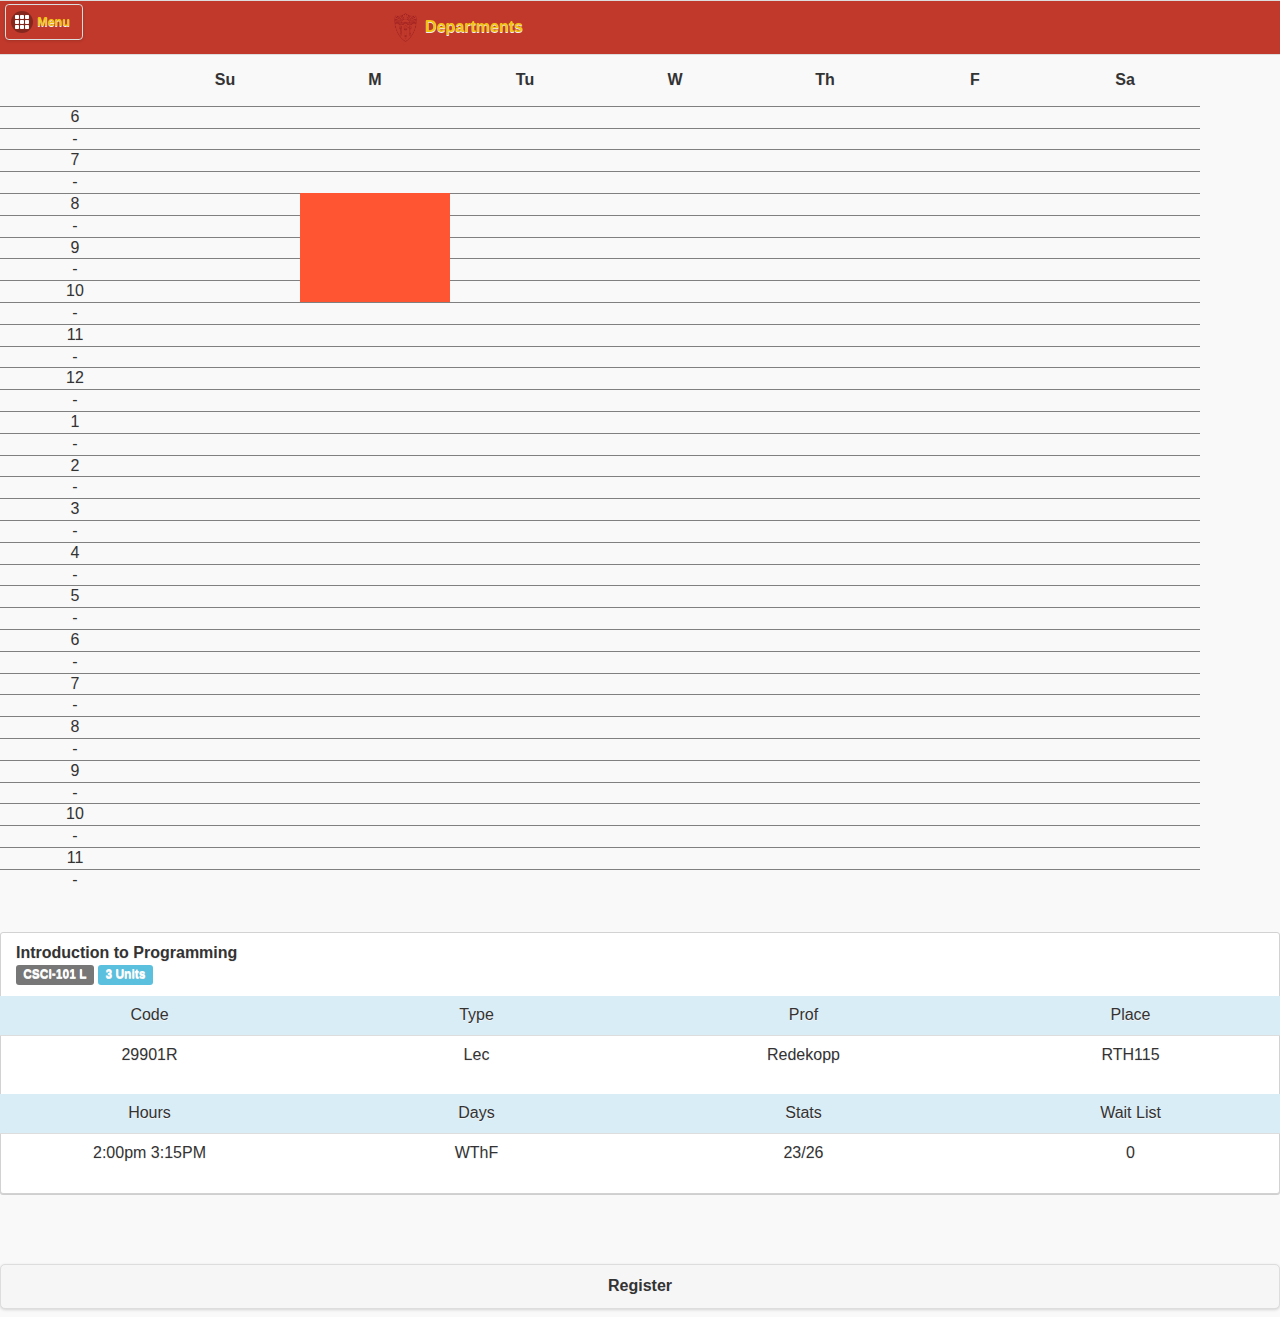
==== www/index.html @ 9a1e68ef "fake commit" ====
<!DOCTYPE html>
<html>
    <head>
        <meta charset="utf-8" />
        <meta name="format-detection" content="telephone=no" />
        <meta name="msapplication-tap-highlight" content="no" />
        <!-- WARNING: for iOS 7, remove the width=device-width and height=device-height attributes. See https://issues.apache.org/jira/browse/CB-4323 -->
        <meta name="viewport" content="user-scalable=no, initial-scale=1, maximum-scale=1, minimum-scale=1, width=device-width, height=device-height, target-densitydpi=device-dpi" />
        <script src="semantic/semantic.min.js"></script>
        <link rel="stylesheet" type="text/css" href="css/index.css" />
        <link rel="stylesheet" type="text/css" href="flatui/dist/css/vendor/bootstrap.min.css" />
        <link rel="stylesheet" type="text/css" href="flatui/dist/css/flat-ui.min.css"/>
        <link rel="stylesheet" type="text/css" href="css/base.css"/>
        <link rel="stylesheet" type="text/css" href="css/login.css"/>
        <title>Hello World</title>
        <script> 

            window.location = "./calendar.html"

        </script>
    </head>
    <body  class="palette-pomegranate">
        
    </body>
</html>
---- www/css/index.css ----
/*
 * Licensed to the Apache Software Foundation (ASF) under one
 * or more contributor license agreements.  See the NOTICE file
 * distributed with this work for additional information
 * regarding copyright ownership.  The ASF licenses this file
 * to you under the Apache License, Version 2.0 (the
 * "License"); you may not use this file except in compliance
 * with the License.  You may obtain a copy of the License at
 *
 * http://www.apache.org/licenses/LICENSE-2.0
 *
 * Unless required by applicable law or agreed to in writing,
 * software distributed under the License is distributed on an
 * "AS IS" BASIS, WITHOUT WARRANTIES OR CONDITIONS OF ANY
 * KIND, either express or implied.  See the License for the
 * specific language governing permissions and limitations
 * under the License.
 */
* {
    -webkit-tap-highlight-color: rgba(0,0,0,0); /* make transparent link selection, adjust last value opacity 0 to 1.0 */
}

body {
    -webkit-touch-callout: none;                /* prevent callout to copy image, etc when tap to hold */
    -webkit-text-size-adjust: none;             /* prevent webkit from resizing text to fit */
    -webkit-user-select: none;                  /* prevent copy paste, to allow, change 'none' to 'text' */
    background-color:#E4E4E4;
    background-image:linear-gradient(top, #A7A7A7 0%, #E4E4E4 51%);
    background-image:-webkit-linear-gradient(top, #A7A7A7 0%, #E4E4E4 51%);
    background-image:-ms-linear-gradient(top, #A7A7A7 0%, #E4E4E4 51%);
    background-image:-webkit-gradient(
        linear,
        left top,
        left bottom,
        color-stop(0, #A7A7A7),
        color-stop(0.51, #E4E4E4)
    );
    background-attachment:fixed;
    font-family:'HelveticaNeue-Light', 'HelveticaNeue', Helvetica, Arial, sans-serif;
    font-size:12px;
    height:100%;
    margin:0px;
    padding:0px;
    width:100%;
}

/* Portrait layout (default) */
.app {
    background:url(../img/logo.png) no-repeat center top; /* 170px x 200px */
    position:absolute;             /* position in the center of the screen */
    left:50%;
    top:50%;
    height:50px;                   /* text area height */
    width:225px;                   /* text area width */
    text-align:center;
    padding:180px 0px 0px 0px;     /* image height is 200px (bottom 20px are overlapped with text) */
    margin:-115px 0px 0px -112px;  /* offset vertical: half of image height and text area height */
                                   /* offset horizontal: half of text area width */
}

/* Landscape layout (with min-width) */
@media screen and (min-aspect-ratio: 1/1) and (min-width:400px) {
    .app {
        background-position:left center;
        padding:75px 0px 75px 170px;  /* padding-top + padding-bottom + text area = image height */
        margin:-90px 0px 0px -198px;  /* offset vertical: half of image height */
                                      /* offset horizontal: half of image width and text area width */
    }
}

h1 {
    font-size:24px;
    font-weight:normal;
    margin:0px;
    overflow:visible;
    padding:0px;
    text-align:center;
}

.event {
    border-radius:4px;
    -webkit-border-radius:4px;
    color:#FFFFFF;
    font-size:12px;
    margin:0px 30px;
    padding:2px 0px;
}

.event.listening {
    background-color:#333333;
    display:block;
}

.event.received {
    background-color:#4B946A;
    display:none;
}

@keyframes fade {
    from { opacity: 1.0; }
    50% { opacity: 0.4; }
    to { opacity: 1.0; }
}
 
@-webkit-keyframes fade {
    from { opacity: 1.0; }
    50% { opacity: 0.4; }
    to { opacity: 1.0; }
}
 
.blink {
    animation:fade 3000ms infinite;
    -webkit-animation:fade 3000ms infinite;
}
---- www/css/base.css ----
html,body{
    height: 100%;
}

.center-floating{
    display: block;
    margin-left: auto;
    margin-right: auto;
}

.navbar{
    
}
.navbar-brand img{
    height: 100%;
}
/*
#nav-panel .panel-heading{
    background-color: #C0392B;
    color: #F1C40F;
}
#nav-panel{
    background-color : #E74C3C;
}*/
/*
@-webkit-viewport{width:device-width;}
@-moz-viewport{width:device-width;}
@-o-viewport{width:device-width;}
@viewport{width:device-width;}
@-ms-viewport{width:device-width;}*/


#header{
    background-color: #C0392B;
    color: #F1C40F;
}
#header a{
    
    background-color: #C0392B;
    color: #F1C40F;
}

.login-form .login-field:focus{
    border-color: #C0392B;
}

#coverThing{
    position: absolute;
    min-height: 100%;
    min-width: 100%;
    background-color: #C0392B;
    opacity: 0.5;
}

#coverThing img{
    display: block;
    position: absolute;
    left: 50%;
    margin-left: -60px;
    top: 50%;
    mrgin-top: -39px;
}
#loaderPage{
    position: relative;
    min-height: 100%;
    min-width: 100%;
}



#nav-panel{
    background-color: #2C3E50;/*#FAB320;*/
}
.ui-panel-inner{
    padding : 0;
}
#nav-header h2{
    color: #C0392B;
}
#nav-header h4{
    color: #1ABC9C;
}
#nav-panel .panel , #nav-panel .panel ul li{
    background-color: transparent;
    color: #1ABC9C;
}
#nav-panel .panel-heading{
    
    background-color: #1ABC9C;
    color: white;
}
#nav-panel .panel-body{
    background-color: transparent;
    color: #1ABC9C;
}
---- www/css/login.css ----
#login-form{
    width: 80%;
    padding: 2em;
    margin-top: 10%;
}

#login-form a.btn{
    color: #F1C40F;
}
#login-form img{
    width: 80%;
    margin-bottom: 1em;
}

#login-form h9{
    margin-bottom: 2em;
}

.alert{
    display: none;
}
/*
#login-form input[type=text],#login-form input[type=password]{
    height: 3em;
    font-size: 3em;
}*/

#login-spinner{
    height: 100%;
    with: 100%;
    padding: 0;
    margin: 0;
}
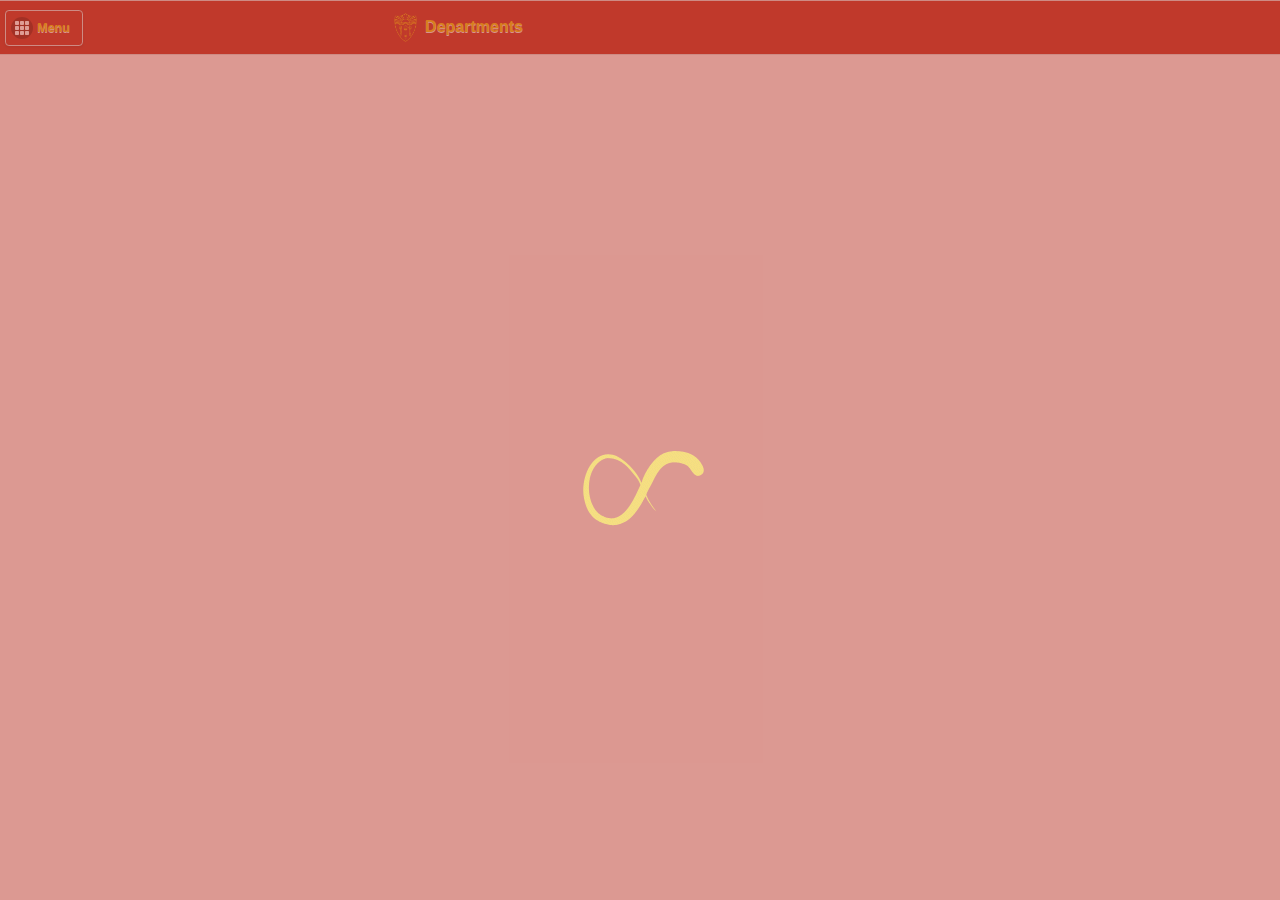
==== commit 27b23f3c: "departments final" ====
--- a/www/index.html
+++ b/www/index.html
@@ -15,7 +15,7 @@
         <title>Hello World</title>
         <script> 
 
-            window.location = "./calendar.html"
+            window.location = "./departments.html"
 
         </script>
     </head>
--- a/www/css/base.css
+++ b/www/css/base.css
@@ -1,6 +1,7 @@
 
 html,body{
     height: 100%;
+    text-shadow: initial;
 }
 
 .center-floating{
@@ -93,4 +94,15 @@
 #nav-panel .panel-body{
     background-color: transparent;
     color: #1ABC9C;
+}
+
+div#nav-panel{
+    text-shadow: initial;
+}
+#nav-panel .panel{
+    border-color: #1ABC9C;
+}
+
+li.list-group-item.nav-item{
+    border-color: #1ABC9C;
 }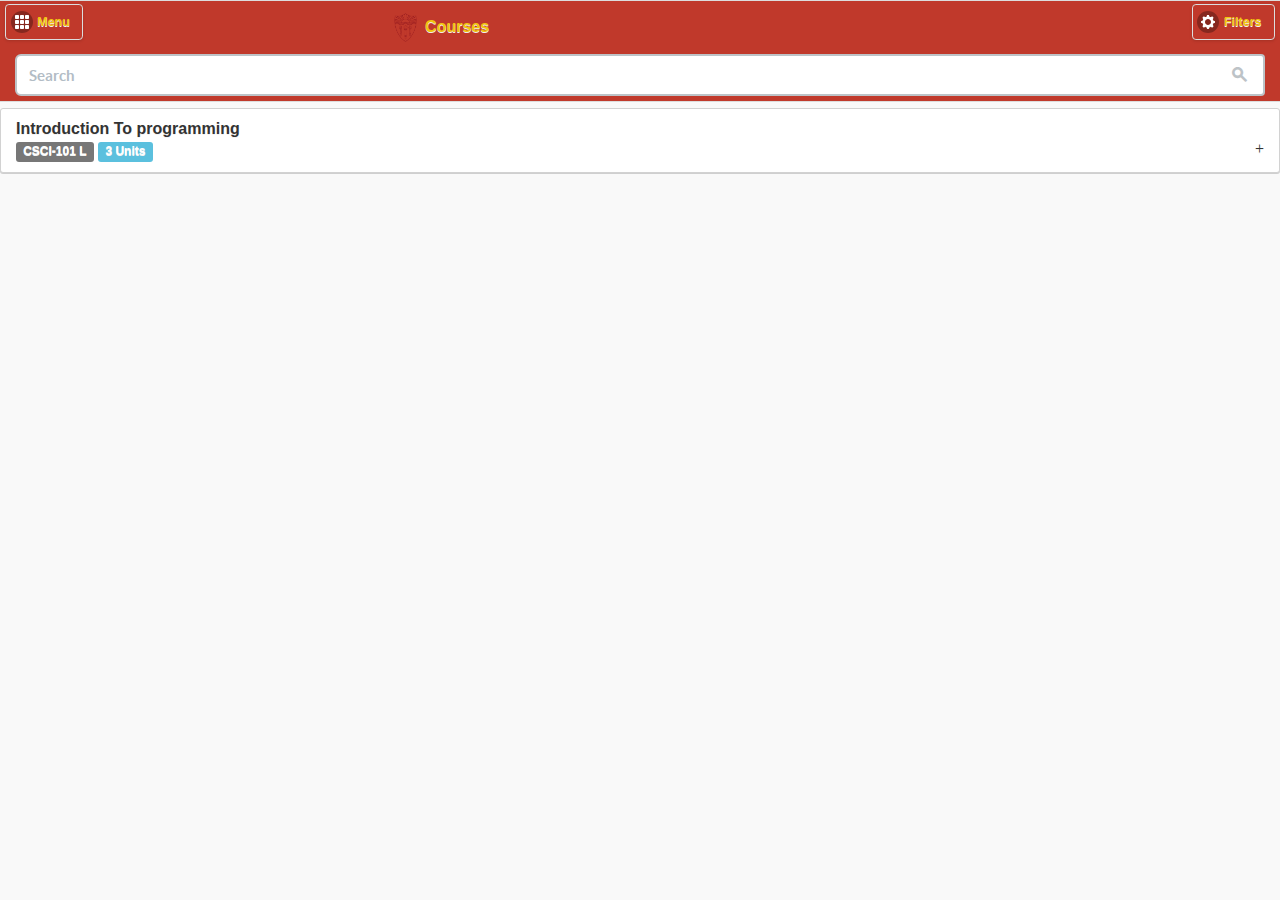
==== commit 00b17915: "fake one" ====
--- a/www/index.html
+++ b/www/index.html
@@ -15,7 +15,7 @@
         <title>Hello World</title>
         <script> 
 
-            window.location = "./departments.html"
+            window.location = "./courselist.html"
 
         </script>
     </head>
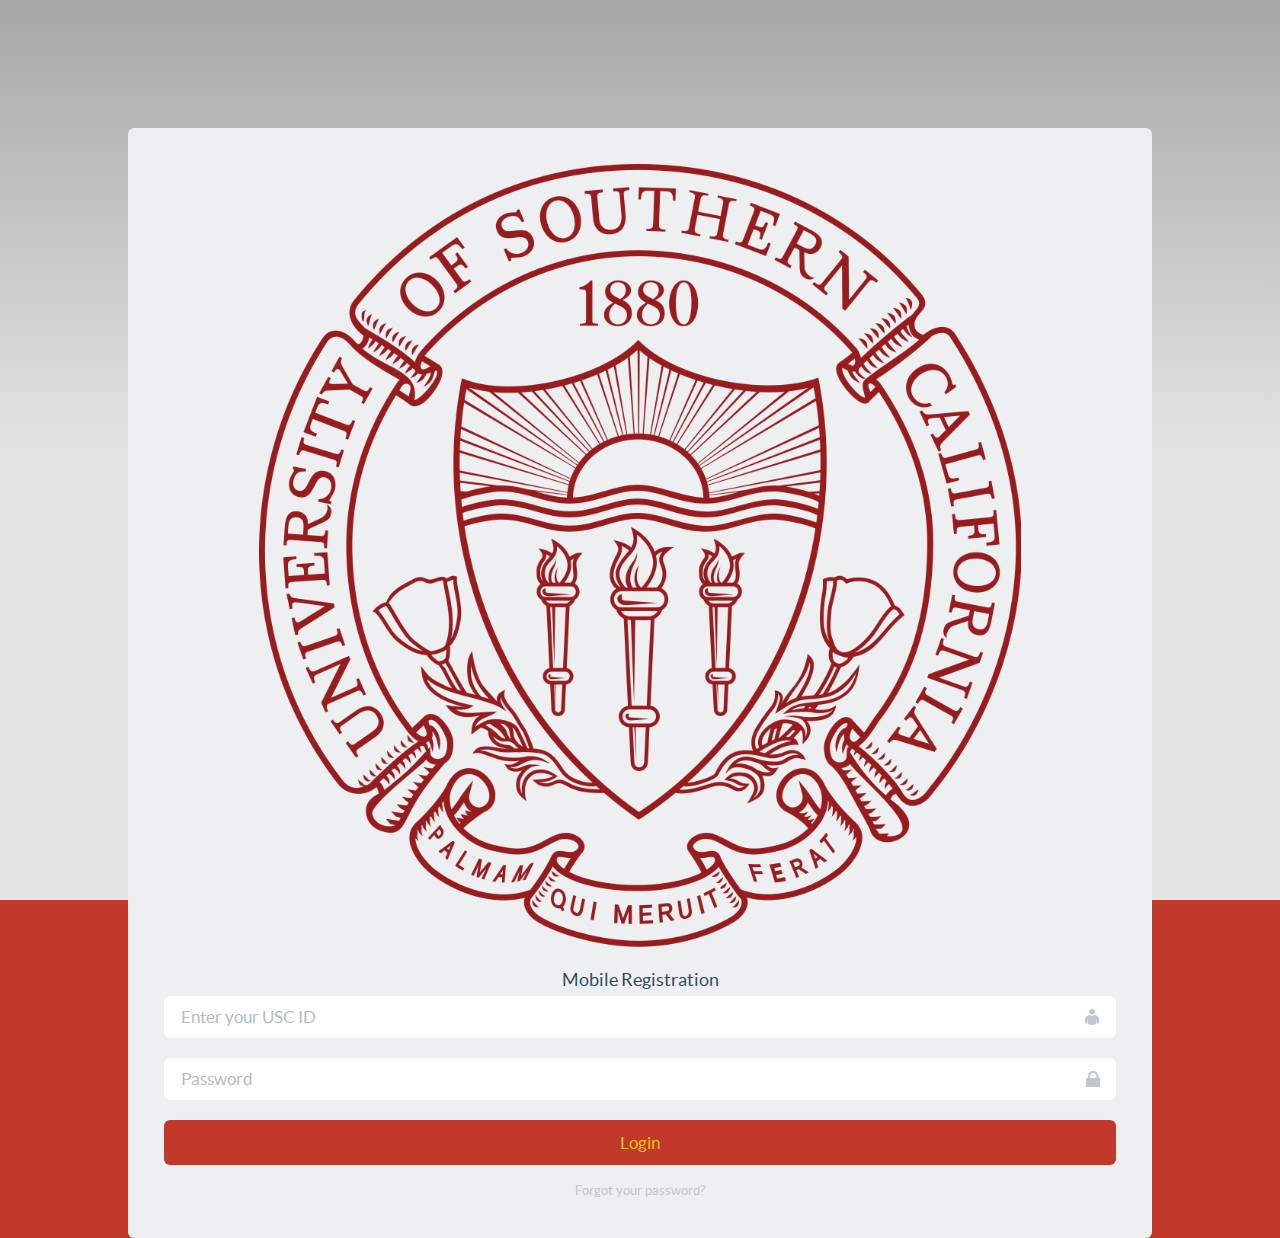
==== commit 6fe2ef01: "first version of our aappppppppp" ====
--- a/www/index.html
+++ b/www/index.html
@@ -15,7 +15,7 @@
         <title>Hello World</title>
         <script> 
 
-            window.location = "./courselist.html"
+            window.location = "./loginPage.html"
 
         </script>
     </head>
--- a/www/css/base.css
+++ b/www/css/base.css
@@ -105,4 +105,9 @@
 
 li.list-group-item.nav-item{
     border-color: #1ABC9C;
-}+}
+
+
+.ui-overlay-a, .ui-page-theme-a, .ui-page-theme-a .ui-panel-wrapper, .ui-bar-a, .ui-page-theme-a .ui-bar-inherit, html .ui-bar-a .ui-bar-inherit, html .ui-body-a .ui-bar-inherit, html body .ui-group-theme-a .ui-bar-inherit,.ui-shadow,a.menu-icon.ui-link.ui-btn-left.ui-btn.ui-icon-grid.ui-btn-icon-left.ui-shadow.ui-corner-all,a.menu-icon.ui-btn-right.ui-link.ui-btn.ui-icon-gear.ui-btn-icon-left.ui-shadow.ui-corner-all{
+    text-shadow: initial;
+}
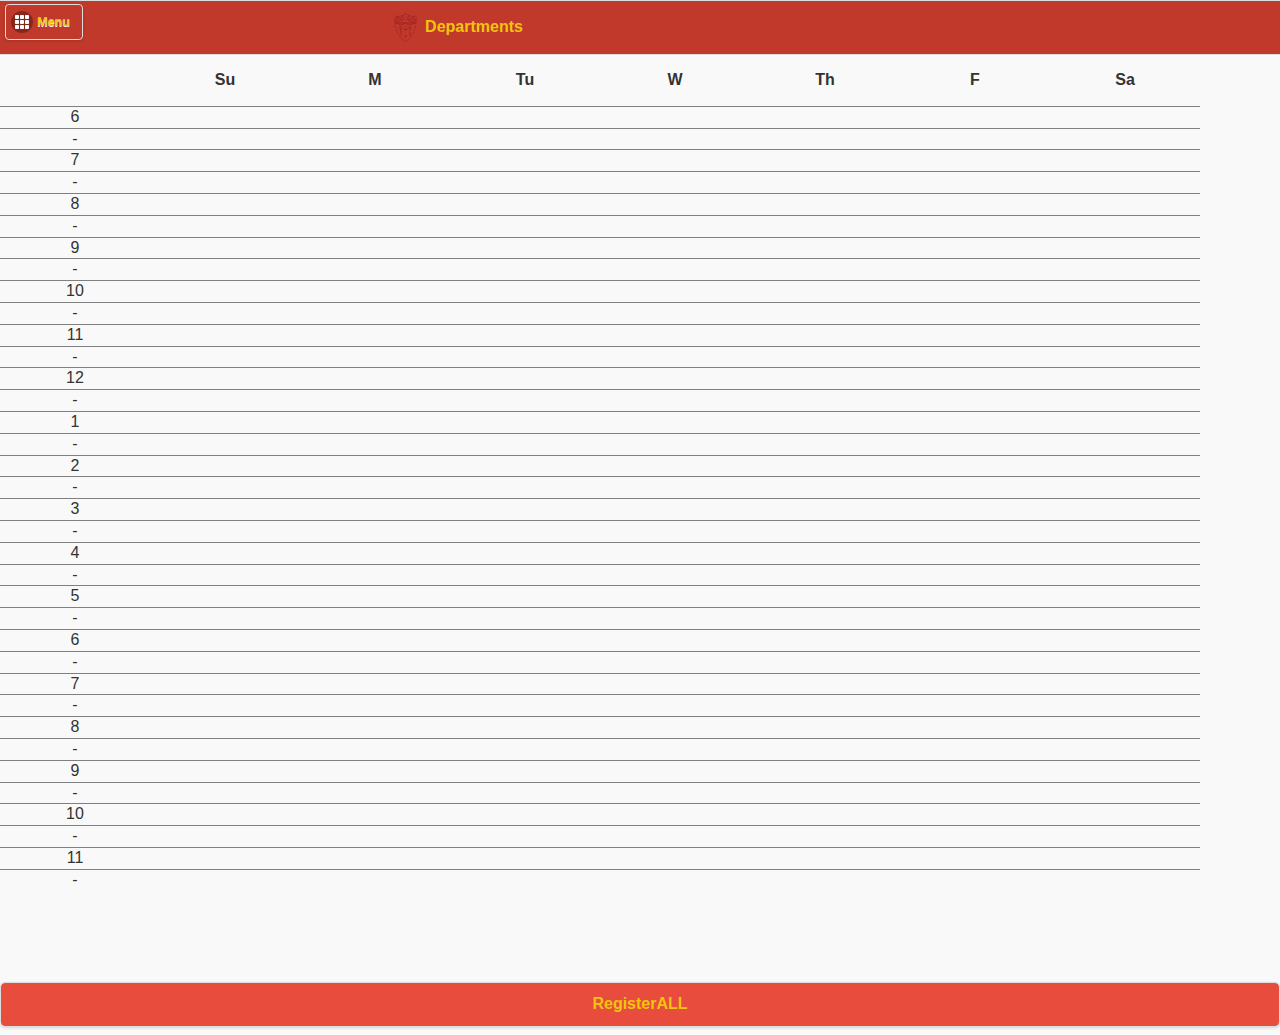
==== commit 37294bf8: "whatever" ====
--- a/www/index.html
+++ b/www/index.html
@@ -15,7 +15,7 @@
         <title>Hello World</title>
         <script> 
 
-            window.location = "./loginPage.html"
+            window.location = "./calendar.html"
 
         </script>
     </head>
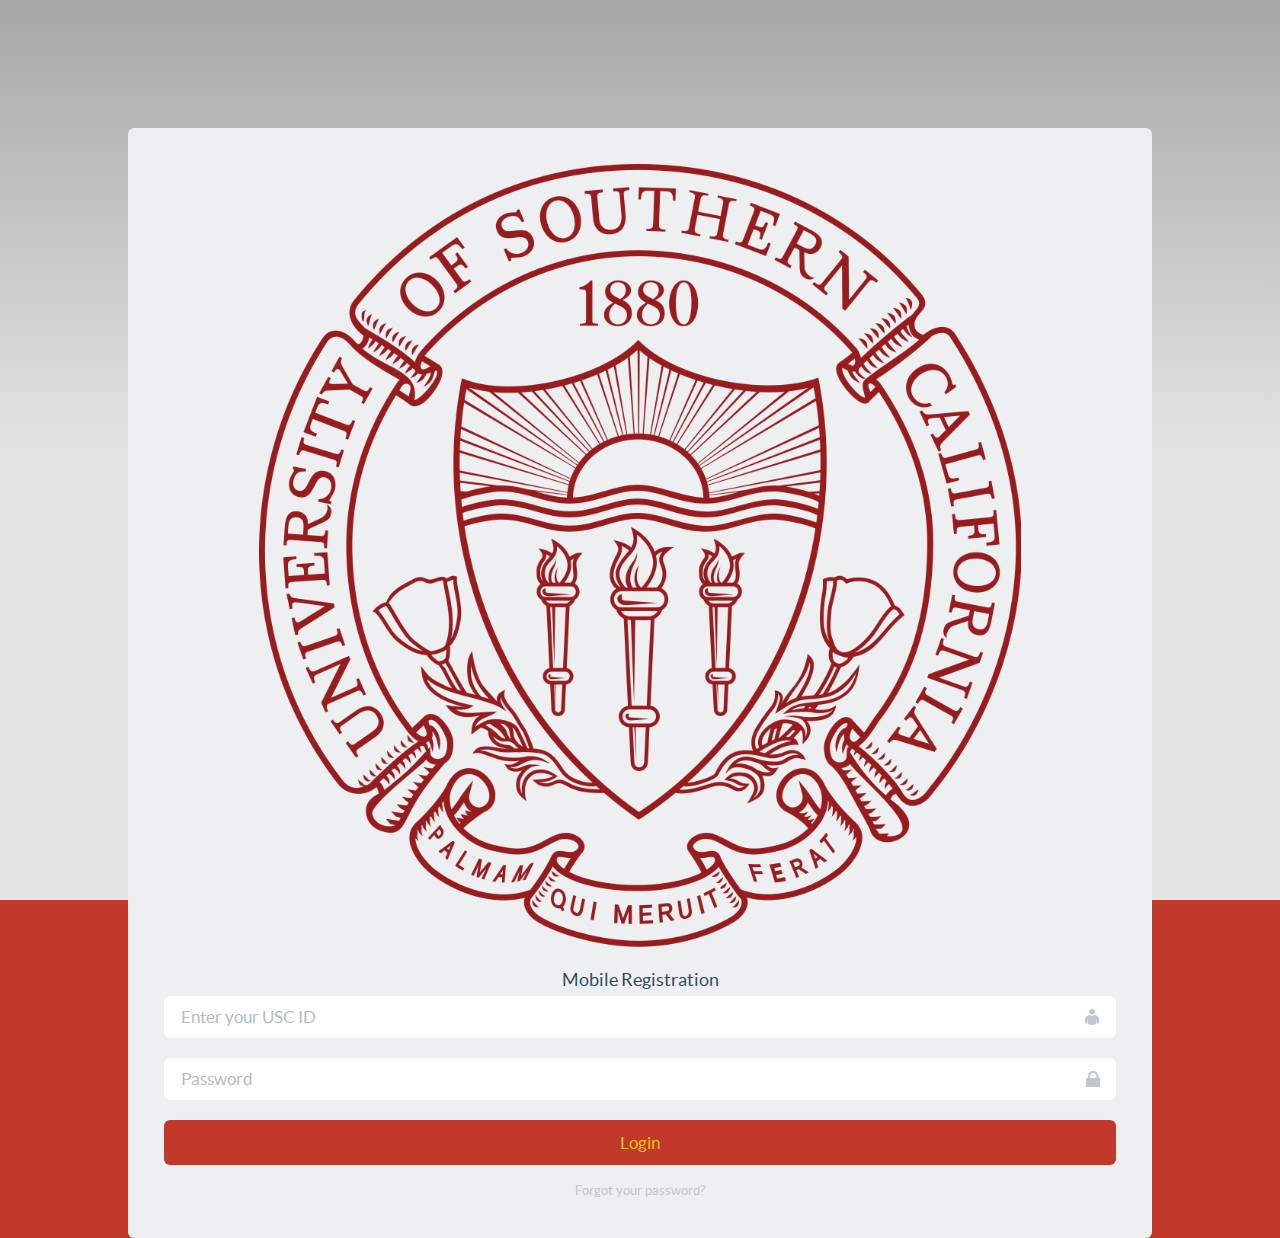
==== commit fb00956b: "fixed a bug in intersection finding of courses" ====
--- a/www/index.html
+++ b/www/index.html
@@ -15,7 +15,7 @@
         <title>Hello World</title>
         <script> 
 
-            window.location = "./calendar.html"
+            window.location = "./loginPage.html"
 
         </script>
     </head>
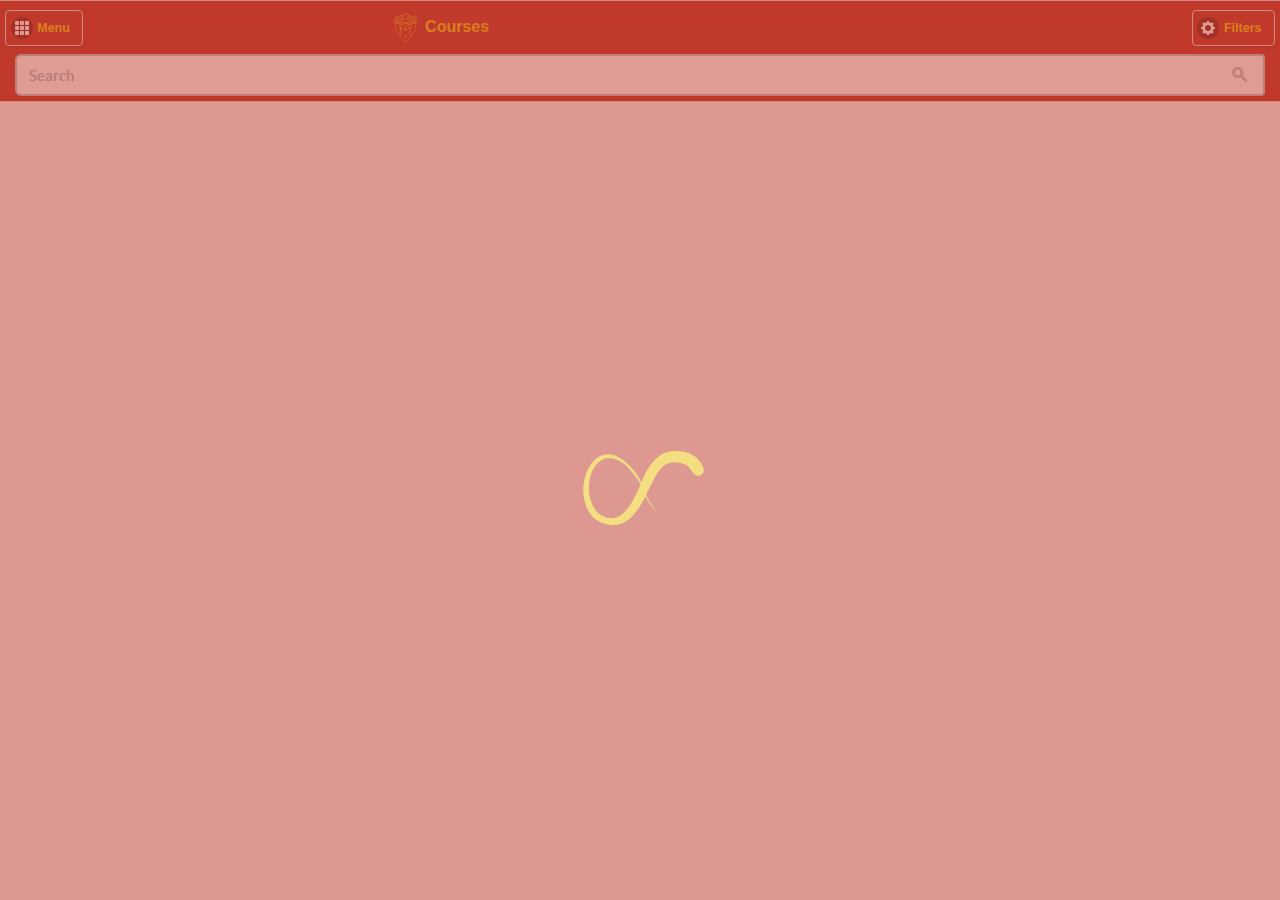
==== commit 2e0dc1f1: "freaking thing added again" ====
--- a/www/index.html
+++ b/www/index.html
@@ -15,7 +15,7 @@
         <title>Hello World</title>
         <script> 
 
-            window.location = "./loginPage.html"
+            window.location = "./courselist.html"
 
         </script>
     </head>
--- a/www/css/base.css
+++ b/www/css/base.css
@@ -111,3 +111,9 @@
 .ui-overlay-a, .ui-page-theme-a, .ui-page-theme-a .ui-panel-wrapper, .ui-bar-a, .ui-page-theme-a .ui-bar-inherit, html .ui-bar-a .ui-bar-inherit, html .ui-body-a .ui-bar-inherit, html body .ui-group-theme-a .ui-bar-inherit,.ui-shadow,a.menu-icon.ui-link.ui-btn-left.ui-btn.ui-icon-grid.ui-btn-icon-left.ui-shadow.ui-corner-all,a.menu-icon.ui-btn-right.ui-link.ui-btn.ui-icon-gear.ui-btn-icon-left.ui-shadow.ui-corner-all{
     text-shadow: initial;
 }
+
+
+
+.ui-header .menu-icon{
+    margin-top: 0.5em;
+}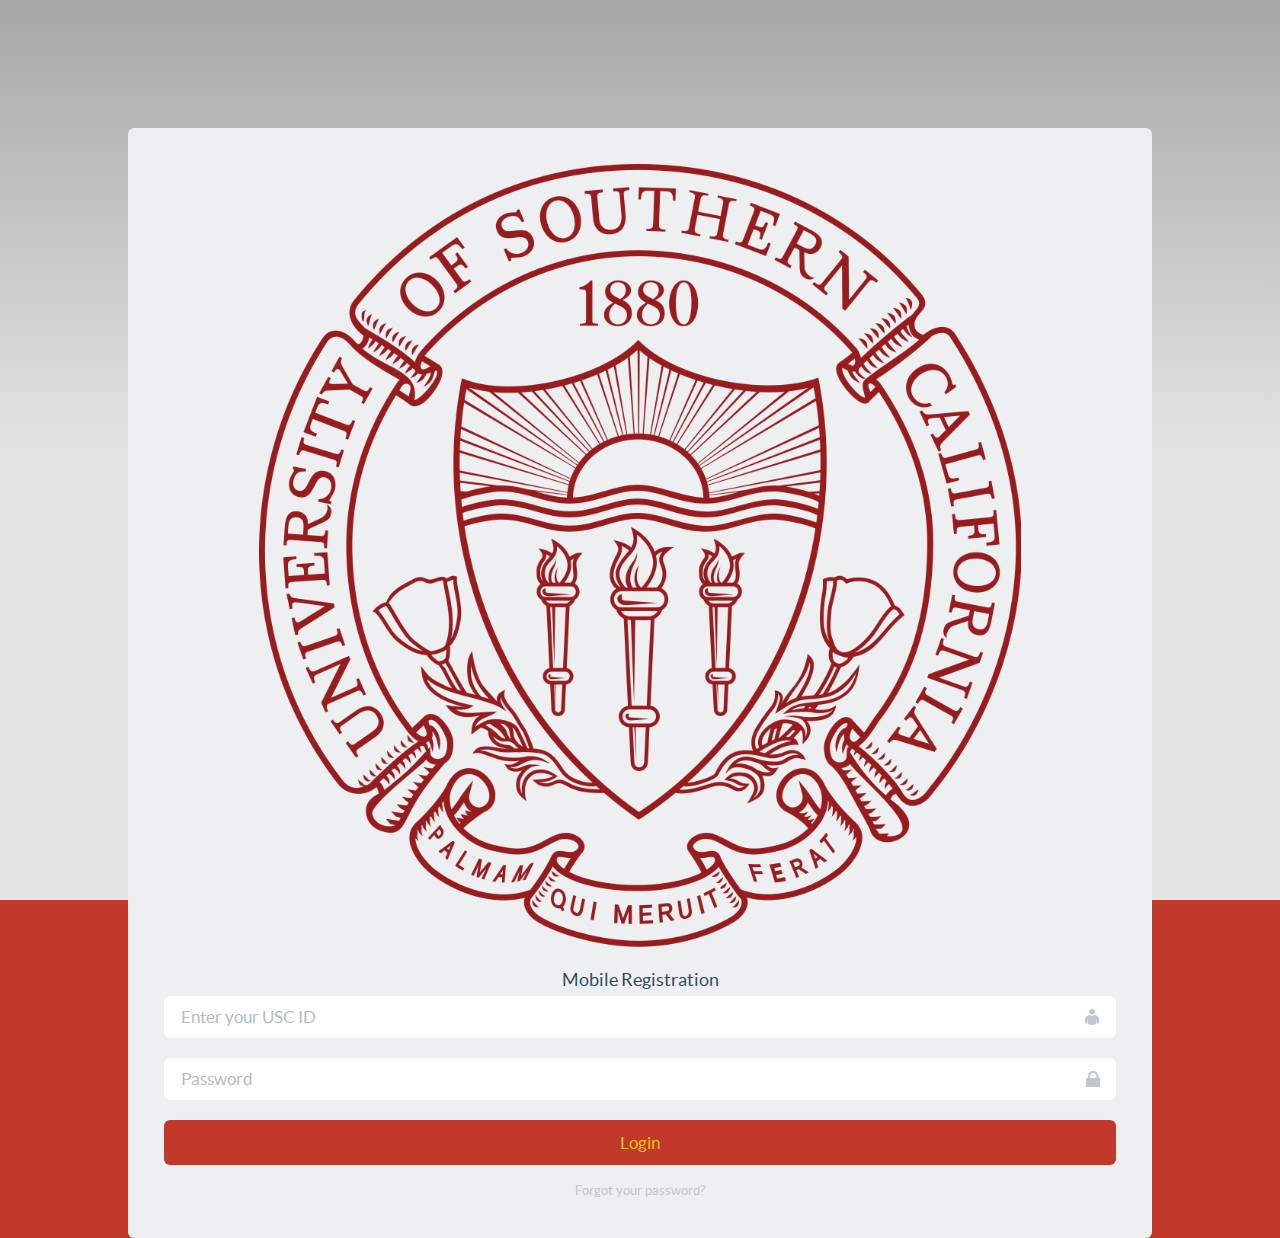
==== commit 050471dd: "fadfd" ====
--- a/www/index.html
+++ b/www/index.html
@@ -15,7 +15,7 @@
         <title>Hello World</title>
         <script> 
 
-            window.location = "./courselist.html"
+            window.location = "./loginPage.html"
 
         </script>
     </head>
